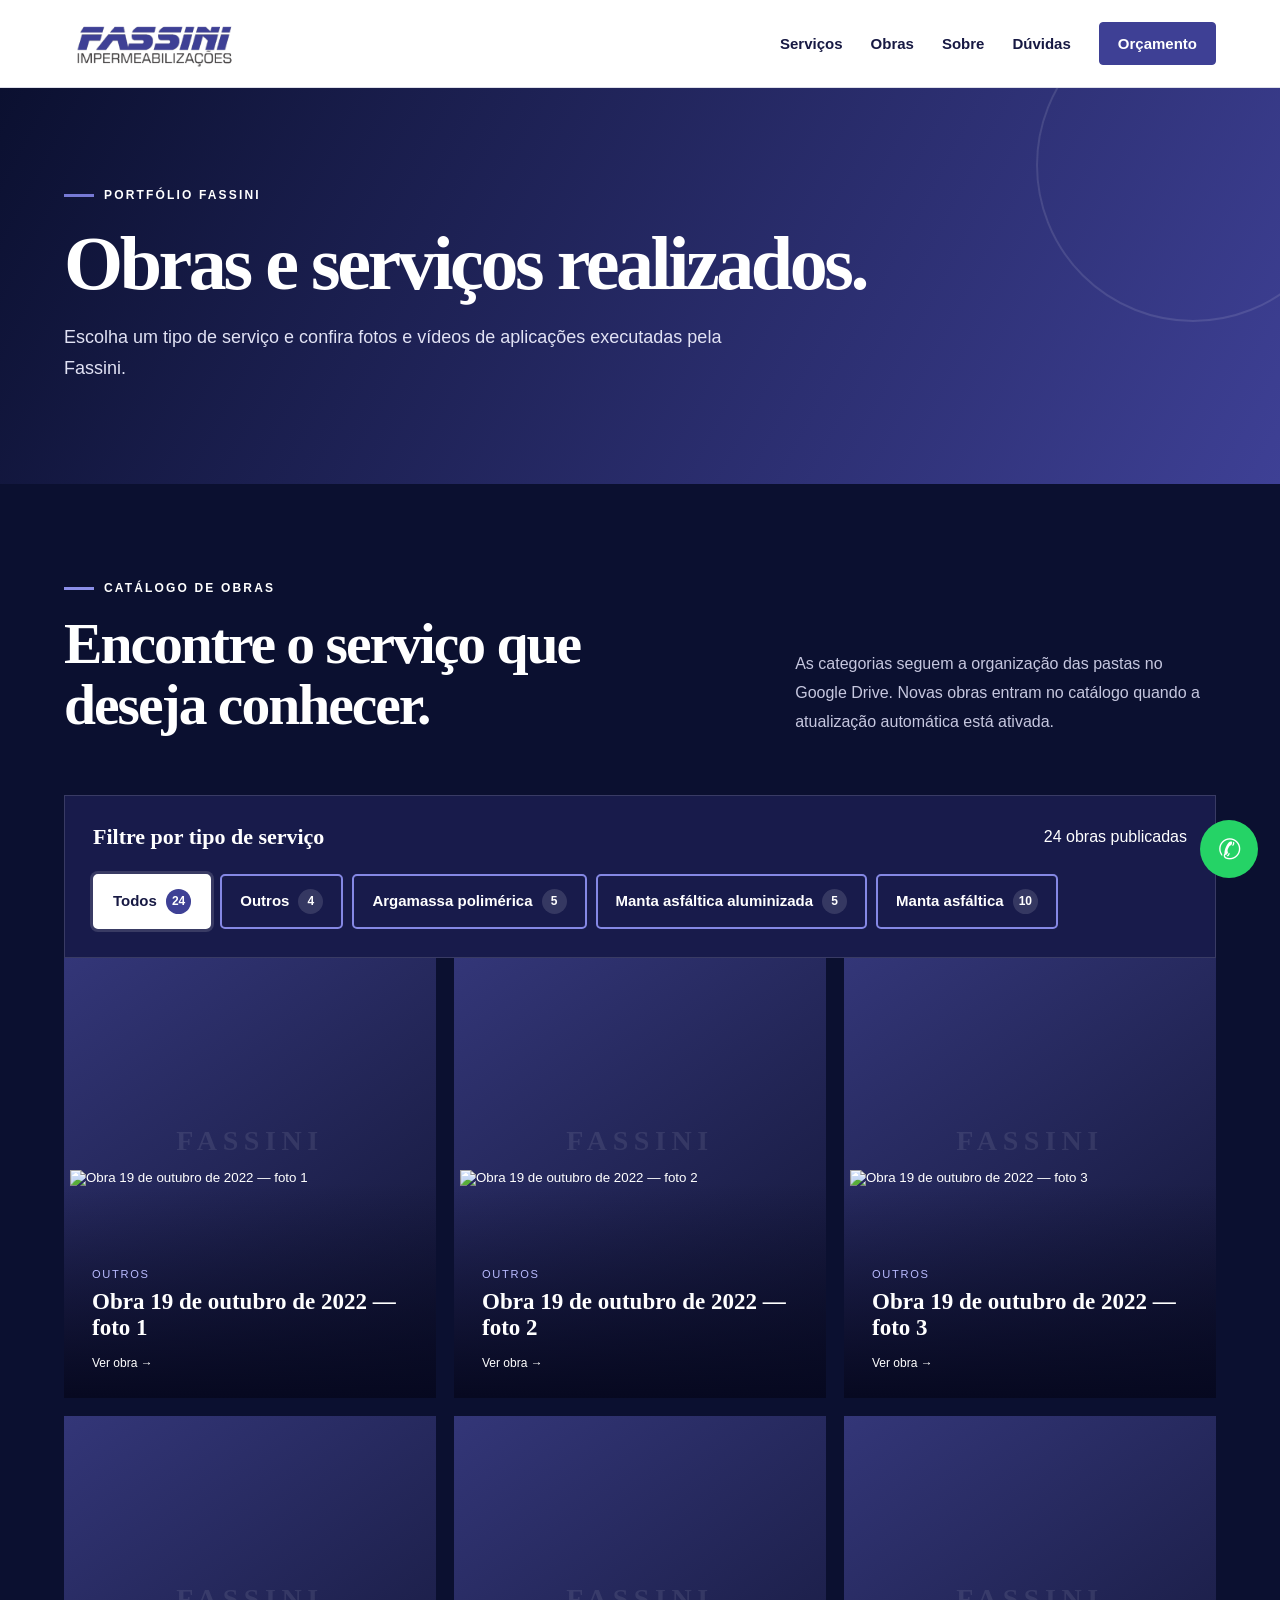
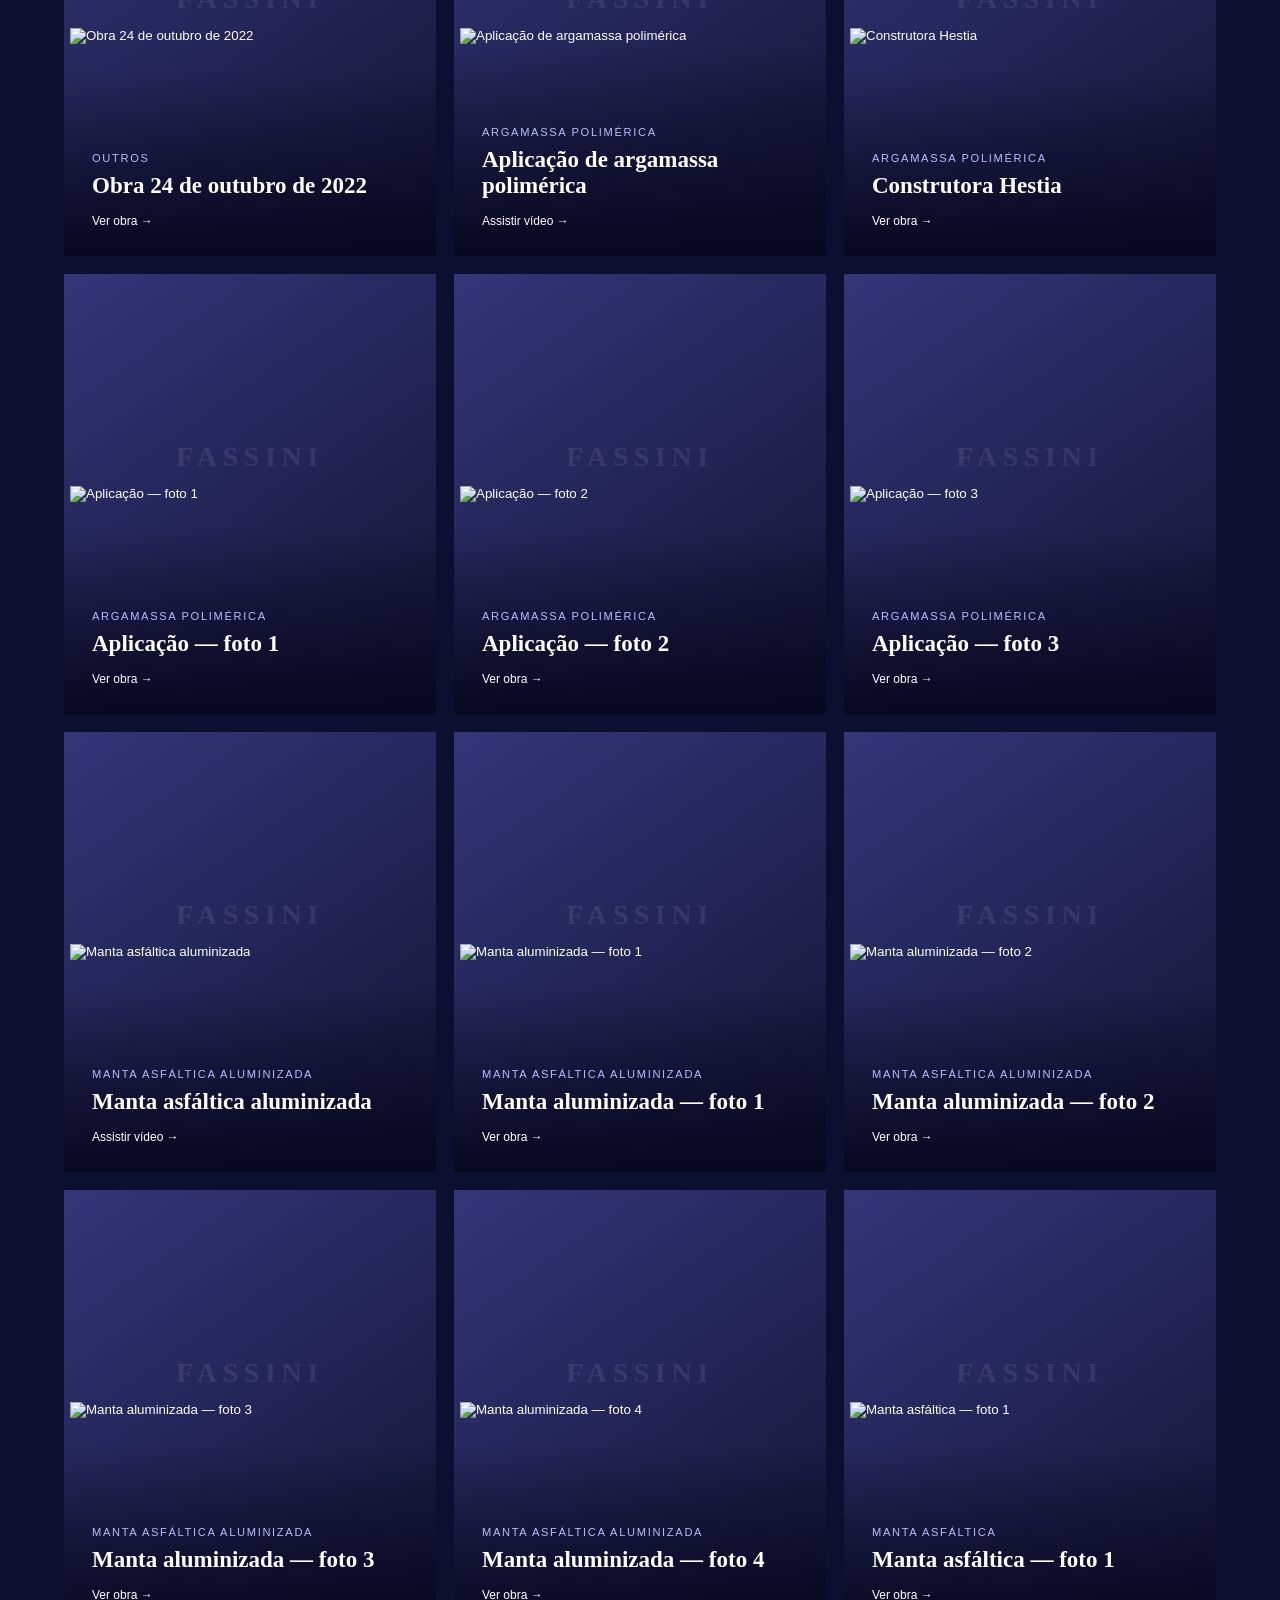
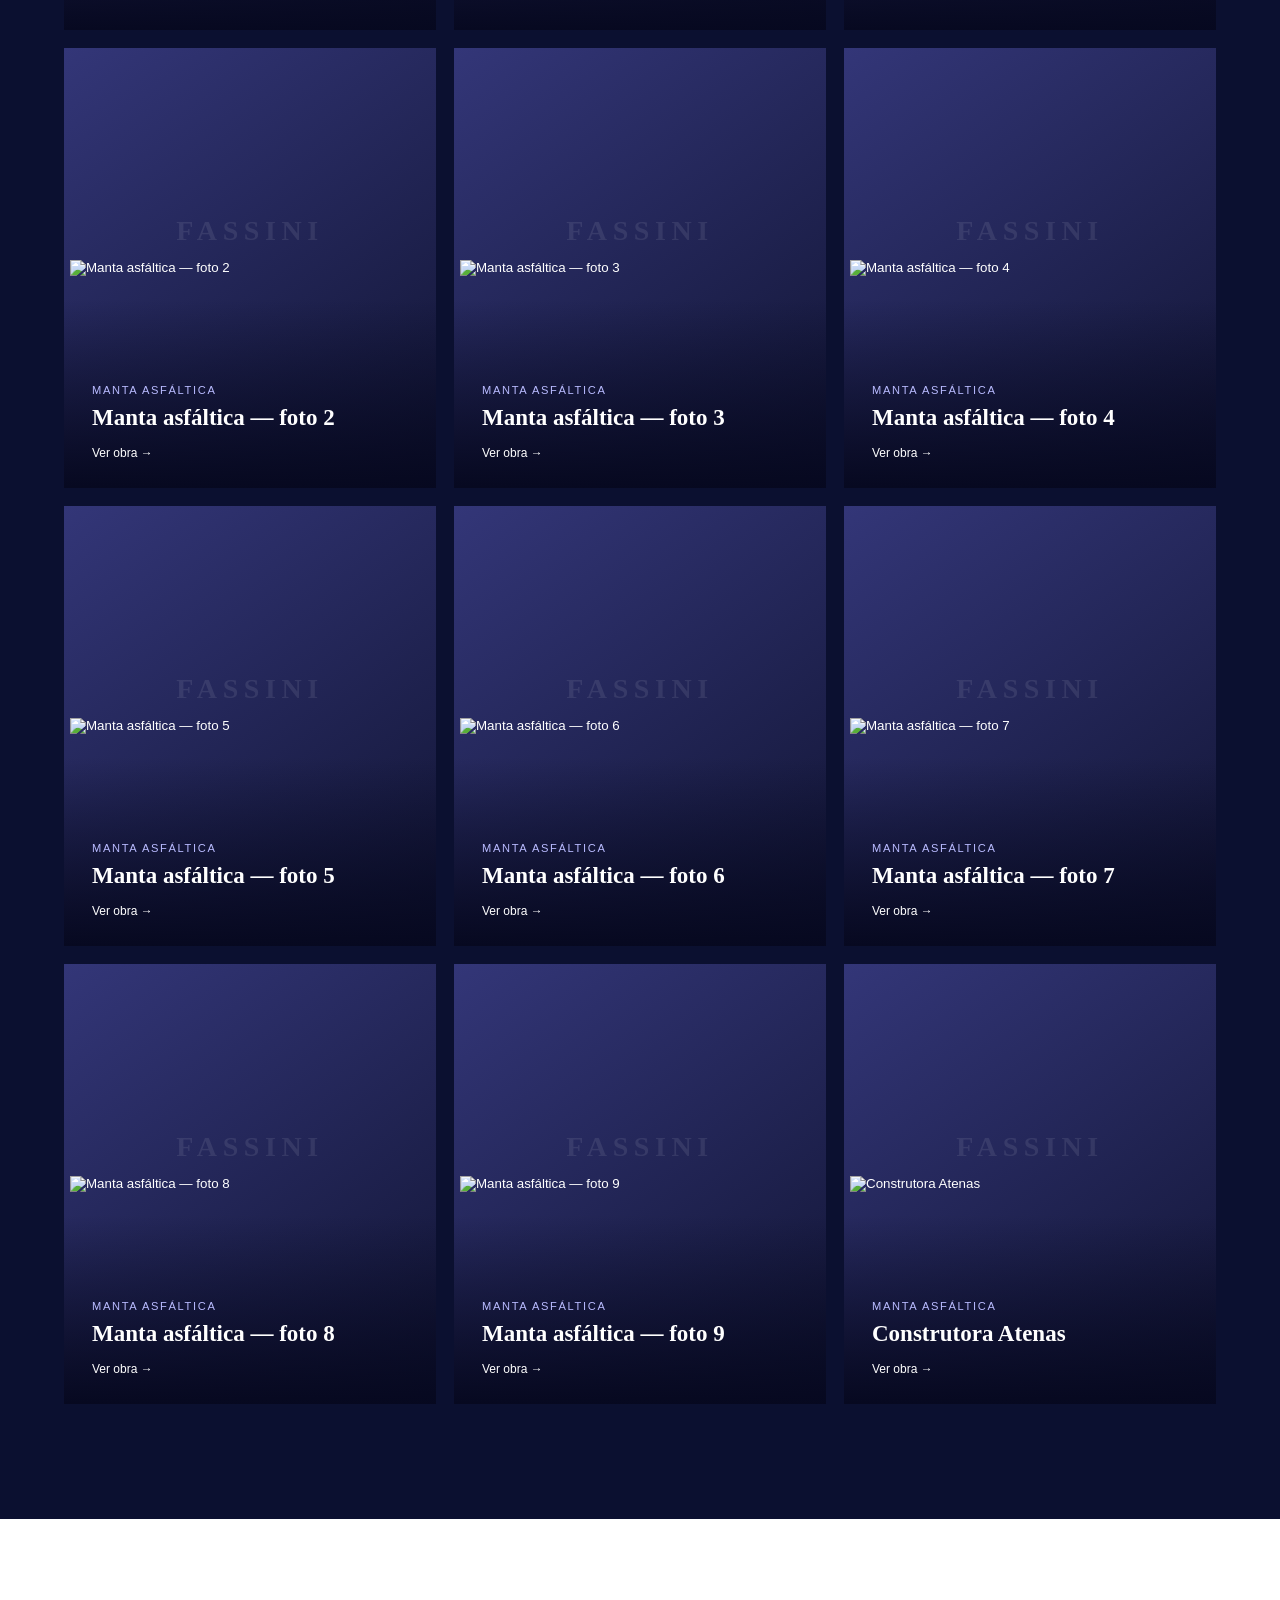
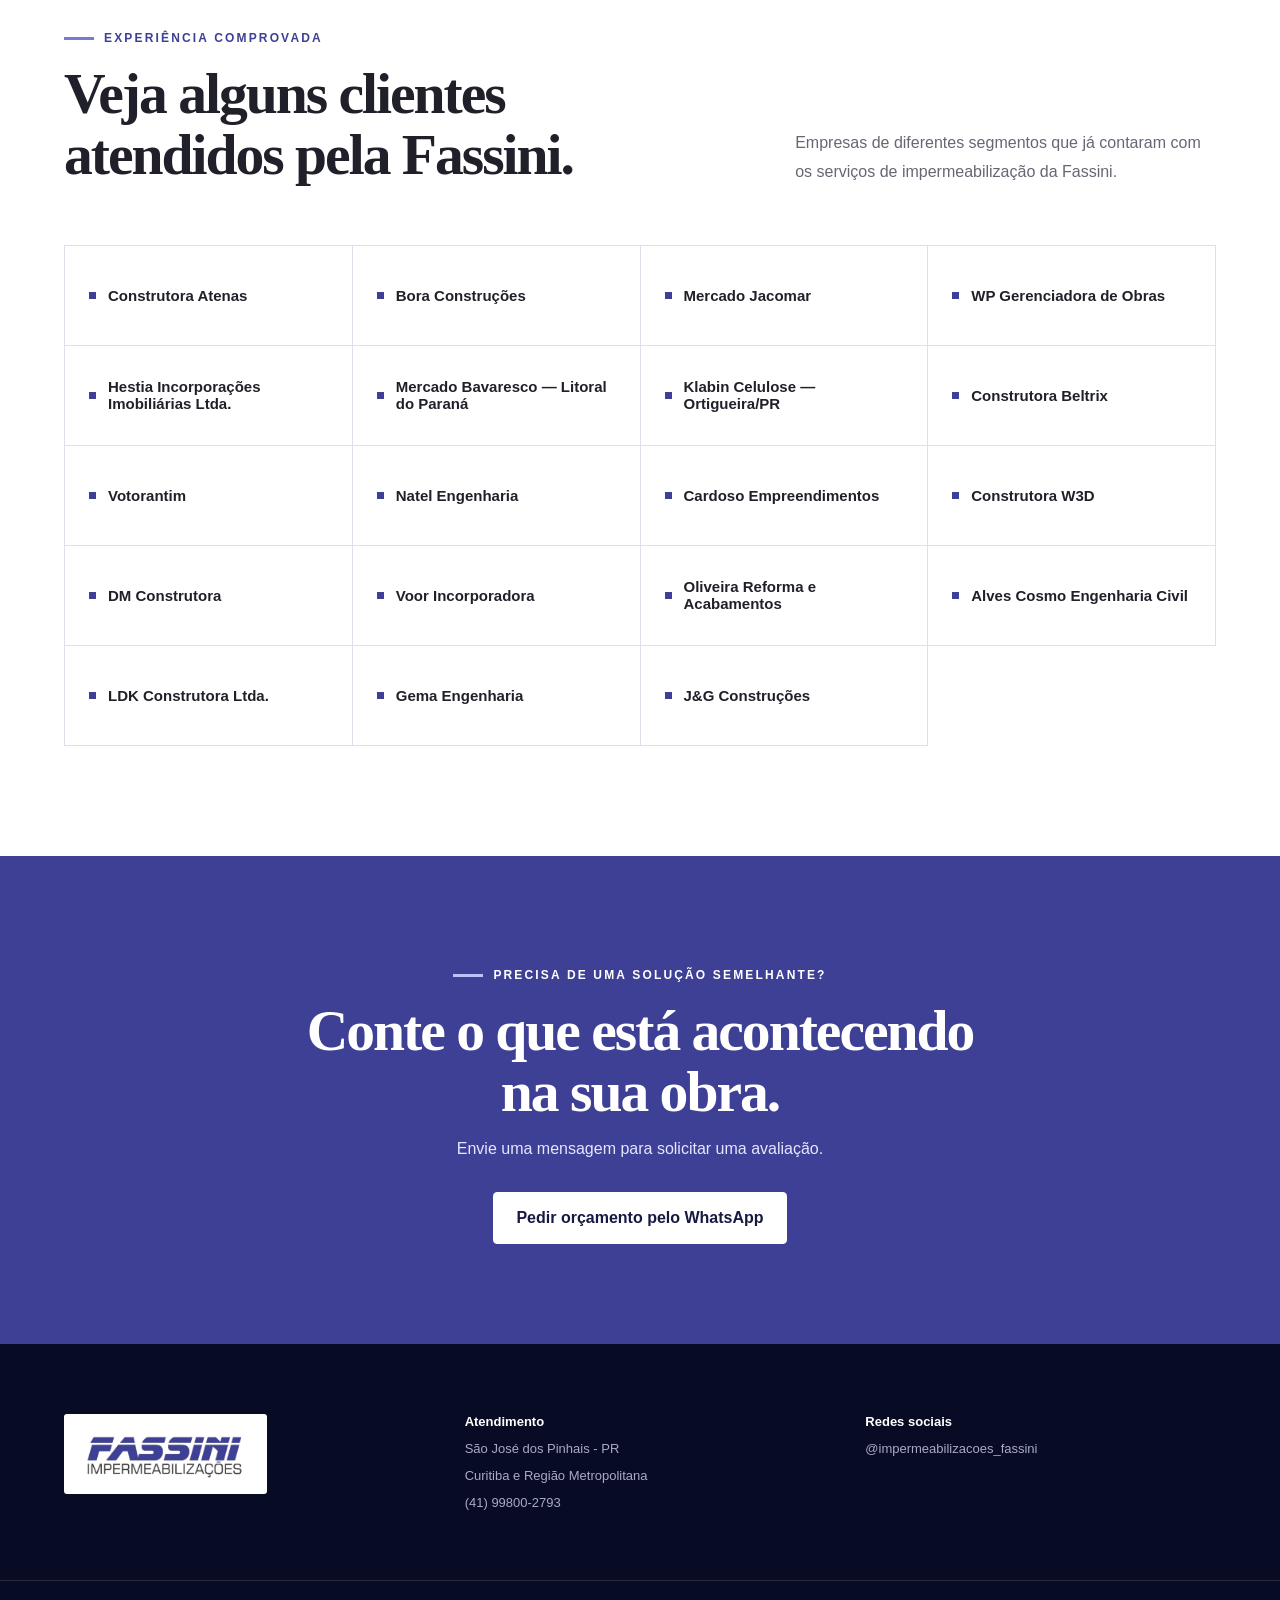
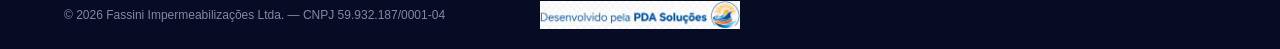
==== obras.html @ 8d34d872 "Site novo" ====
<!doctype html>
<html lang="pt-BR">
<head>
  <meta charset="UTF-8">
  <meta name="viewport" content="width=device-width, initial-scale=1">
  <title>Obras Realizadas | Fassini Impermeabilizações</title>
  <meta name="description" content="Confira fotos e vídeos de obras de impermeabilização realizadas pela Fassini em lajes, muros, coberturas e outras estruturas.">
  <link rel="icon" href="assets/images/logo-fassini.png" type="image/png">
  <link rel="stylesheet" href="style.css">
</head>
<body class="works-page">
  <header>
    <a class="logo" href="index.html#inicio" aria-label="Fassini Impermeabilizações — início">
      <img class="logo-image" src="assets/images/logo-fassini.png" alt="Fassini Impermeabilizações">
    </a>
    <nav aria-label="Navegação principal">
      <a href="index.html#servicos">Serviços</a>
      <a href="obras.html" aria-current="page">Obras</a>
      <a href="index.html#sobre">Sobre</a>
      <a href="index.html#duvidas">Dúvidas</a>
      <a class="btn small" data-whatsapp>Orçamento</a>
    </nav>
    <button id="menu" type="button" aria-label="Abrir menu" aria-expanded="false">☰</button>
  </header>

  <main>
    <section class="works-hero">
      <div class="wrap">
        <p class="kicker">Portfólio Fassini</p>
        <h1>Obras e serviços realizados.</h1>
        <p>Escolha um tipo de serviço e confira fotos e vídeos de aplicações executadas pela Fassini.</p>
      </div>
    </section>

    <section class="catalog catalog-page" id="catalogo">
      <div class="catalog-head wrap">
        <div>
          <p class="kicker">Catálogo de obras</p>
          <h2>Encontre o serviço que deseja conhecer.</h2>
        </div>
        <p>As categorias seguem a organização das pastas no Google Drive. Novas obras entram no catálogo quando a atualização automática está ativada.</p>
      </div>

      <div class="filter-panel wrap" aria-labelledby="filter-title">
        <div class="filter-panel-heading">
          <strong id="filter-title">Filtre por tipo de serviço</strong>
          <span id="catalog-status" role="status" aria-live="polite">Carregando obras...</span>
        </div>
        <div class="filters filters-prominent" id="catalog-filters"></div>
      </div>

      <div class="gallery wrap" id="gallery"></div>
    </section>

    <section class="clients-section wrap" aria-labelledby="clients-title">
      <div class="clients-heading">
        <div><p class="kicker dark">Experiência comprovada</p><h2 id="clients-title">Veja alguns clientes atendidos pela Fassini.</h2></div>
        <p>Empresas de diferentes segmentos que já contaram com os serviços de impermeabilização da Fassini.</p>
      </div>
      <div class="clients-grid">
        <span>Construtora Atenas</span>
        <span>Bora Construções</span>
        <span>Mercado Jacomar</span>
        <span>WP Gerenciadora de Obras</span>
        <span>Hestia Incorporações Imobiliárias Ltda.</span>
        <span>Mercado Bavaresco — Litoral do Paraná</span>
        <span>Klabin Celulose — Ortigueira/PR</span>
        <span>Construtora Beltrix</span>
        <span>Votorantim</span>
        <span>Natel Engenharia</span>
        <span>Cardoso Empreendimentos</span>
        <span>Construtora W3D</span>
        <span>DM Construtora</span>
        <span>Voor Incorporadora</span>
        <span>Oliveira Reforma e Acabamentos</span>
        <span>Alves Cosmo Engenharia Civil</span>
        <span>LDK Construtora Ltda.</span>
        <span>Gema Engenharia</span>
        <span>J&amp;G Construções</span>
      </div>
    </section>

    <section class="cta">
      <p class="kicker">Precisa de uma solução semelhante?</p>
      <h2>Conte o que está acontecendo<br>na sua obra.</h2>
      <p>Envie uma mensagem para solicitar uma avaliação.</p>
      <a class="btn lightbtn" data-whatsapp>Pedir orçamento pelo WhatsApp</a>
    </section>
  </main>

  <footer>
    <div class="foot wrap">
      <a class="logo footer-logo" href="index.html#inicio" aria-label="Fassini Impermeabilizações — início">
        <img class="logo-image" src="assets/images/logo-fassini.png" alt="Fassini Impermeabilizações">
      </a>
      <div><strong>Atendimento</strong><span>São José dos Pinhais - PR</span><span>Curitiba e Região Metropolitana</span><a data-whatsapp>(41) 99800-2793</a></div>
      <div><strong>Redes sociais</strong><a href="https://www.instagram.com/impermeabilizacoes_fassini/" target="_blank" rel="noopener">@impermeabilizacoes_fassini</a></div>
    </div>
    <div class="copyright">© 2026 Fassini Impermeabilizações Ltda. — CNPJ 59.932.187/0001-04 <a class="pda-credit" href="https://pdasolucoe.com.br/" target="_blank" rel="noopener"><img src="assets/pda/ass-pda.png" alt="PDA Soluções"></a></div>
  </footer>

  <a class="float" data-whatsapp aria-label="WhatsApp">✆</a>
  <div class="modal" id="modal" role="dialog" aria-modal="true" aria-label="Detalhes da obra">
    <button id="close" type="button" aria-label="Fechar">×</button>
    <div id="modal-content"></div>
  </div>
  <script src="script.js"></script>
</body>
</html>
---- style.css ----
:root {
  --brand: #3e4095;
  --brand-dark: #171943;
  --brand-deep: #0b1030;
  --brand-light: #7679d5;
  --ink: #20202a;
  --gray: #4b4849;
  --muted: #666775;
  --surface: #f6f7fb;
  --white: #fff;
  --line: #dedfea;
}

* { box-sizing: border-box; }
html { scroll-behavior: smooth; scroll-padding-top: 88px; }
body { margin: 0; background: #fff; color: var(--ink); font-family: Arial, Helvetica, sans-serif; }
a { color: inherit; cursor: pointer; text-decoration: none; }
.wrap { width: min(1170px, 90%); margin: auto; }

header {
  align-items: center;
  background: #fff;
  border-bottom: 1px solid var(--line);
  display: flex;
  height: 88px;
  justify-content: space-between;
  padding: 0 5%;
  position: sticky;
  top: 0;
  width: 100%;
  z-index: 20;
}

.logo { align-items: center; display: flex; }
.logo-image { display: block; height: 68px; object-fit: contain; width: auto; }
nav { align-items: center; color: var(--brand-dark); display: flex; font-size: 15px; gap: 28px; }
nav > a:not(.btn) { font-weight: 700; }
nav > a:not(.btn):hover { color: var(--brand); }
#menu { background: none; border: 0; color: var(--brand); display: none; font-size: 28px; }

.btn {
  align-items: center;
  background: var(--brand);
  border: 1px solid var(--brand);
  border-radius: 4px;
  color: #fff;
  display: inline-flex;
  font-weight: 800;
  justify-content: center;
  padding: 16px 22px;
  transition: background .2s ease, border-color .2s ease, transform .2s ease;
}
.btn:hover { background: #30327d; border-color: #30327d; transform: translateY(-1px); }
.btn.small { padding: 12px 18px; }

.hero {
  align-items: center;
  background: linear-gradient(118deg, var(--brand-deep) 0%, #24265f 55%, var(--brand) 100%);
  color: white;
  display: flex;
  min-height: 690px;
  overflow: hidden;
  position: relative;
}
.hero::before {
  border: 2px solid rgba(255,255,255,.12);
  border-radius: 50%;
  content: "";
  height: 420px;
  position: absolute;
  right: -90px;
  top: 120px;
  width: 420px;
}
.hero::after {
  background: linear-gradient(135deg, transparent 58%, rgba(255,255,255,.06) 58%);
  content: "";
  inset: 0;
  position: absolute;
}
.hero-copy { margin: 0 auto; width: min(1170px, 90%); z-index: 2; }
.kicker { font-size: 12px; font-weight: 800; letter-spacing: .18em; text-transform: uppercase; }
.kicker::before { background: var(--brand-light); content: ""; display: inline-block; height: 3px; margin-right: 10px; vertical-align: middle; width: 30px; }
.kicker.dark { color: var(--brand); }
h1 { font: 700 clamp(48px, 6vw, 82px)/.98 Georgia, serif; letter-spacing: -.045em; margin: 24px 0; max-width: 900px; }
h1 em { color: #aeb1ff; }
.hero-copy > p:not(.kicker) { color: #e2e3f4; font-size: 18px; line-height: 1.7; max-width: 690px; }
.actions { align-items: center; display: flex; gap: 30px; margin-top: 34px; }
.actions .btn { background: #fff; border-color: #fff; color: var(--brand-dark); }
.actions .btn:hover { background: #eff0ff; border-color: #eff0ff; }
.actions > a:last-child { font-weight: bold; }
.proof { border-top: 1px solid rgba(255,255,255,.25); display: flex; font-size: 14px; gap: 35px; margin-top: 55px; padding-top: 24px; width: fit-content; }

.intro { align-items: end; display: grid; gap: 100px; grid-template-columns: 1.1fr .9fr; padding: 100px 0; }
h2 { font: 700 clamp(37px, 4.5vw, 60px)/1.06 Georgia, serif; letter-spacing: -.035em; margin: 18px 0; }
.intro > p, .catalog-head > p, .about p, .faq > div > p { color: var(--muted); line-height: 1.8; }
.services { display: grid; grid-template-columns: repeat(3, 1fr); margin-bottom: 110px; }
.service-card { background: white; border: 1px solid var(--line); display: flex; flex-direction: column; margin: -1px 0 0 -1px; min-height: 310px; padding: 38px; position: relative; transition: border-color .2s ease, box-shadow .2s ease, transform .2s ease; }
.service-card:hover { border-color: #b8b9d8; box-shadow: 0 16px 35px rgba(30,31,78,.08); transform: translateY(-2px); z-index: 1; }
.services i { color: var(--brand); font-size: 12px; font-style: normal; font-weight: 800; }
.services h3 { font: 700 24px Georgia, serif; margin: 32px 0 14px; }
.services p { color: var(--muted); line-height: 1.65; }
.service-card > span { color: var(--brand); font-size: 14px; font-weight: 800; margin-top: auto; padding-top: 18px; }

.works-preview { margin-bottom: 110px; }
.works-preview-card { background: var(--brand); color: white; display: grid; grid-template-columns: 1.05fr .95fr; min-height: 460px; overflow: hidden; }
.works-preview-image { min-height: 460px; overflow: hidden; }
.works-preview-image img { height: 100%; object-fit: cover; transition: transform .4s ease; width: 100%; }
.works-preview-card:hover .works-preview-image img { transform: scale(1.035); }
.works-preview-copy { align-self: center; padding: 60px; }
.works-preview-copy .kicker::before { background: #bfc1ff; }
.works-preview-copy h2 { font-size: clamp(38px, 4vw, 56px); }
.works-preview-copy > p:not(.kicker) { color: #e6e7ff; font-size: 17px; line-height: 1.7; }
.works-preview-copy .btn { margin-top: 18px; }

.catalog { background: var(--brand-deep); color: white; padding: 100px 0 115px; }
.catalog-head { align-items: end; display: grid; gap: 100px; grid-template-columns: 1.2fr .8fr; }
.catalog-head > p { color: #c6c7df; }
.catalog .kicker::before { background: #8c8fe9; }
.catalog-status { color: #c6c7df; font-size: 14px; margin-top: 28px; }
.filters { display: flex; gap: 9px; margin: 20px auto 35px; overflow: auto; padding-bottom: 3px; }
.filters button { background: transparent; border: 1px solid rgba(255,255,255,.28); border-radius: 30px; color: white; padding: 11px 17px; white-space: nowrap; }
.filters button.active { background: #fff; border-color: #fff; color: var(--brand-dark); font-weight: bold; }
.filters button b { align-items: center; background: rgba(255,255,255,.13); border-radius: 50%; display: inline-flex; font-size: 12px; height: 25px; justify-content: center; margin-left: 9px; min-width: 25px; padding: 0 6px; }
.filters button.active b { background: var(--brand); color: #fff; }
.gallery { display: grid; gap: 18px; grid-template-columns: repeat(3, 1fr); }
.project { background: linear-gradient(145deg, #333678, #111433); border: 0; color: white; cursor: pointer; height: 440px; overflow: hidden; position: relative; text-align: left; }
.project::before { color: rgba(255,255,255,.09); content: "FASSINI"; font: bold 28px Georgia, serif; inset: 38% auto auto 50%; letter-spacing: .2em; position: absolute; transform: translateX(-50%); }
.project img { height: 100%; object-fit: cover; transition: transform .35s ease; width: 100%; }
.project:hover img { transform: scale(1.035); }
.project > span { background: linear-gradient(transparent, rgba(6,8,31,.97)); display: flex; flex-direction: column; inset: auto 0 0; padding: 85px 28px 28px; position: absolute; }
.project small { color: #b9bbff; letter-spacing: .15em; text-transform: uppercase; }
.project strong { font: 700 23px Georgia, serif; margin: 9px 0 15px; }
.project i { font-size: 12px; font-style: normal; }

.about { align-items: center; display: grid; gap: 100px; grid-template-columns: 1fr 1fr; padding: 100px 0; }
.about-photo { background: #ebecf6; height: 600px; position: relative; }
.about-photo img { height: 100%; object-fit: cover; position: relative; width: 100%; }
.about-photo > span { background: var(--brand); bottom: 35px; color: white; font: 700 24px Georgia, serif; padding: 22px; position: absolute; right: -25px; }
.about-photo small { display: block; font: 12px Arial, sans-serif; margin-top: 6px; }
.about ul { line-height: 2; list-style: none; padding: 10px 0; }
.darkbtn { background: var(--brand); color: white; }

.faq { border-top: 1px solid var(--line); display: grid; gap: 110px; grid-template-columns: .85fr 1.15fr; padding: 100px 0; }
details { border-bottom: 1px solid var(--line); padding: 23px 0; }
summary { cursor: pointer; display: flex; font: 700 19px Georgia, serif; gap: 20px; justify-content: space-between; list-style: none; }
summary b { color: var(--brand); }
details p { color: var(--muted); line-height: 1.7; }

.cta { background: var(--brand); color: white; padding: 100px 20px; text-align: center; }
.cta .kicker::before { background: #bfc1ff; }
.cta p:not(.kicker) { color: #e5e6ff; }
.lightbtn { background: white; border-color: white; color: var(--brand-dark); margin-top: 18px; }

footer { background: #080b24; color: white; }
.foot { display: grid; gap: 50px; grid-template-columns: 1fr 1fr 1fr; padding: 70px 0; }
.footer-logo { align-self: start; background: #fff; border-radius: 3px; padding: 6px 10px; width: fit-content; }
.foot > div { color: #a9abc5; display: flex; flex-direction: column; font-size: 13px; gap: 12px; }
.foot strong { color: white; }
.copyright { align-items: center; border-top: 1px solid rgba(255,255,255,.12); color: #8587a4; display: grid; font-size: 12px; grid-template-columns: 1fr auto 1fr; padding: 20px 5%; }
.pda-credit { display: block; grid-column: 2; }
.pda-credit img { display: block; height: 28px; object-fit: contain; width: auto; }

.float { background: #25d366; border-radius: 50%; bottom: 22px; color: white; display: grid; font-size: 28px; height: 58px; place-items: center; position: fixed; right: 22px; width: 58px; z-index: 15; }
.modal { background: rgba(4,5,20,.94); display: none; inset: 0; padding: 25px; place-items: center; position: fixed; z-index: 50; }
.modal.show { display: grid; }
.modal > button { background: none; border: 0; color: white; font-size: 40px; position: absolute; right: 25px; top: 18px; }
#modal-content { background: white; color: var(--ink); display: grid; grid-template-columns: 1.25fr .75fr; max-height: 90vh; overflow: auto; width: min(960px, 94vw); }
#modal-content > img, #modal-content > video, #modal-content > iframe { background: #080b24; border: 0; height: 620px; object-fit: contain; width: 100%; }
#modal-content > div { padding: 40px; }
#modal-content h3 { font: 700 32px Georgia, serif; }
#modal-content p { color: var(--muted); line-height: 1.7; }

.works-hero { background: linear-gradient(118deg, var(--brand-deep), var(--brand)); color: white; padding: 88px 0 82px; position: relative; overflow: hidden; }
.works-hero::after { border: 2px solid rgba(255,255,255,.11); border-radius: 50%; content: ""; height: 310px; position: absolute; right: -70px; top: -80px; width: 310px; }
.works-hero .wrap { position: relative; z-index: 1; }
.works-hero h1 { font-size: clamp(48px, 6vw, 76px); margin-bottom: 22px; }
.works-hero p:not(.kicker) { color: #e1e2f4; font-size: 18px; line-height: 1.7; max-width: 700px; }
.catalog-page { padding-top: 85px; }
.filter-panel { background: #181b4b; border: 1px solid rgba(255,255,255,.14); margin-top: 42px; padding: 28px; }
.filter-panel-heading { align-items: center; display: flex; gap: 24px; justify-content: space-between; }
.filter-panel-heading strong { font: 700 22px Georgia, serif; }
.filter-panel-heading .catalog-status { margin: 0; }
.filters-prominent { flex-wrap: wrap; margin: 24px 0 0; overflow: visible; padding: 0; width: 100%; }
.filters-prominent button { border: 2px solid #8588e5; border-radius: 5px; font-size: 15px; font-weight: 700; min-height: 52px; padding: 13px 18px; }
.filters-prominent button:hover { background: rgba(255,255,255,.08); border-color: #fff; }
.filters-prominent button.active { box-shadow: 0 0 0 3px rgba(255,255,255,.14); }

.clients-section { padding: 100px 0 110px; }
.clients-heading { align-items: end; display: grid; gap: 100px; grid-template-columns: 1.2fr .8fr; margin-bottom: 42px; }
.clients-heading > p { color: var(--muted); line-height: 1.8; }
.clients-grid { border-left: 1px solid var(--line); border-top: 1px solid var(--line); display: grid; grid-template-columns: repeat(4, 1fr); }
.clients-grid span { align-items: center; border-bottom: 1px solid var(--line); border-right: 1px solid var(--line); display: flex; font-size: 15px; font-weight: 700; min-height: 100px; padding: 24px; }
.clients-grid span::before { background: var(--brand); content: ""; height: 7px; margin-right: 12px; min-width: 7px; width: 7px; }

@media (max-width: 850px) {
  header { height: 76px; }
  .logo-image { height: 58px; }
  #menu { display: block; }
  nav { align-items: stretch; background: #fff; border-bottom: 1px solid var(--line); box-shadow: 0 14px 24px rgba(13,14,48,.12); display: none; flex-direction: column; left: 0; padding: 24px; position: absolute; right: 0; top: 76px; }
  nav.open { display: flex; }
  .hero { min-height: 720px; }
  .hero h1 { font-size: 48px; }
  .proof { flex-wrap: wrap; }
  .intro, .catalog-head, .about, .faq, .clients-heading { gap: 35px; grid-template-columns: 1fr; }
  .services, .gallery { grid-template-columns: 1fr 1fr; }
  .works-preview-card { grid-template-columns: 1fr; }
  .works-preview-image { min-height: 360px; }
  .works-preview-copy { padding: 45px; }
  .clients-grid { grid-template-columns: repeat(2, 1fr); }
  .about-photo { height: 500px; }
  .foot { grid-template-columns: 1fr 1fr; }
  #modal-content { grid-template-columns: 1fr; }
  #modal-content > img, #modal-content > video, #modal-content > iframe { height: 52vh; }
}

@media (max-width: 570px) {
  .hero h1 { font-size: 42px; }
  .actions { align-items: flex-start; flex-direction: column; }
  .proof { gap: 12px; }
  .intro, .about, .faq { padding: 75px 0; }
  .services, .gallery { grid-template-columns: 1fr; }
  .service-card { min-height: 280px; }
  .works-preview { margin-bottom: 75px; }
  .works-preview-image { min-height: 280px; }
  .works-preview-copy { padding: 32px 26px 38px; }
  .project { height: 420px; }
  .catalog { padding: 75px 0; }
  .catalog-page { padding-top: 65px; }
  .filter-panel { padding: 22px 18px; }
  .filter-panel-heading { align-items: flex-start; flex-direction: column; gap: 8px; }
  .filters-prominent { display: grid; grid-template-columns: 1fr; }
  .filters-prominent button { text-align: left; width: 100%; }
  .clients-section { padding: 75px 0; }
  .clients-grid { grid-template-columns: 1fr; }
  .clients-grid span { min-height: 82px; }
  .about-photo > span { right: -10px; }
  .foot { grid-template-columns: 1fr; }
  .copyright { gap: 12px; grid-template-columns: 1fr; justify-items: center; text-align: center; }
  .pda-credit { grid-column: 1; }
  #modal-content > div { padding: 25px; }
}
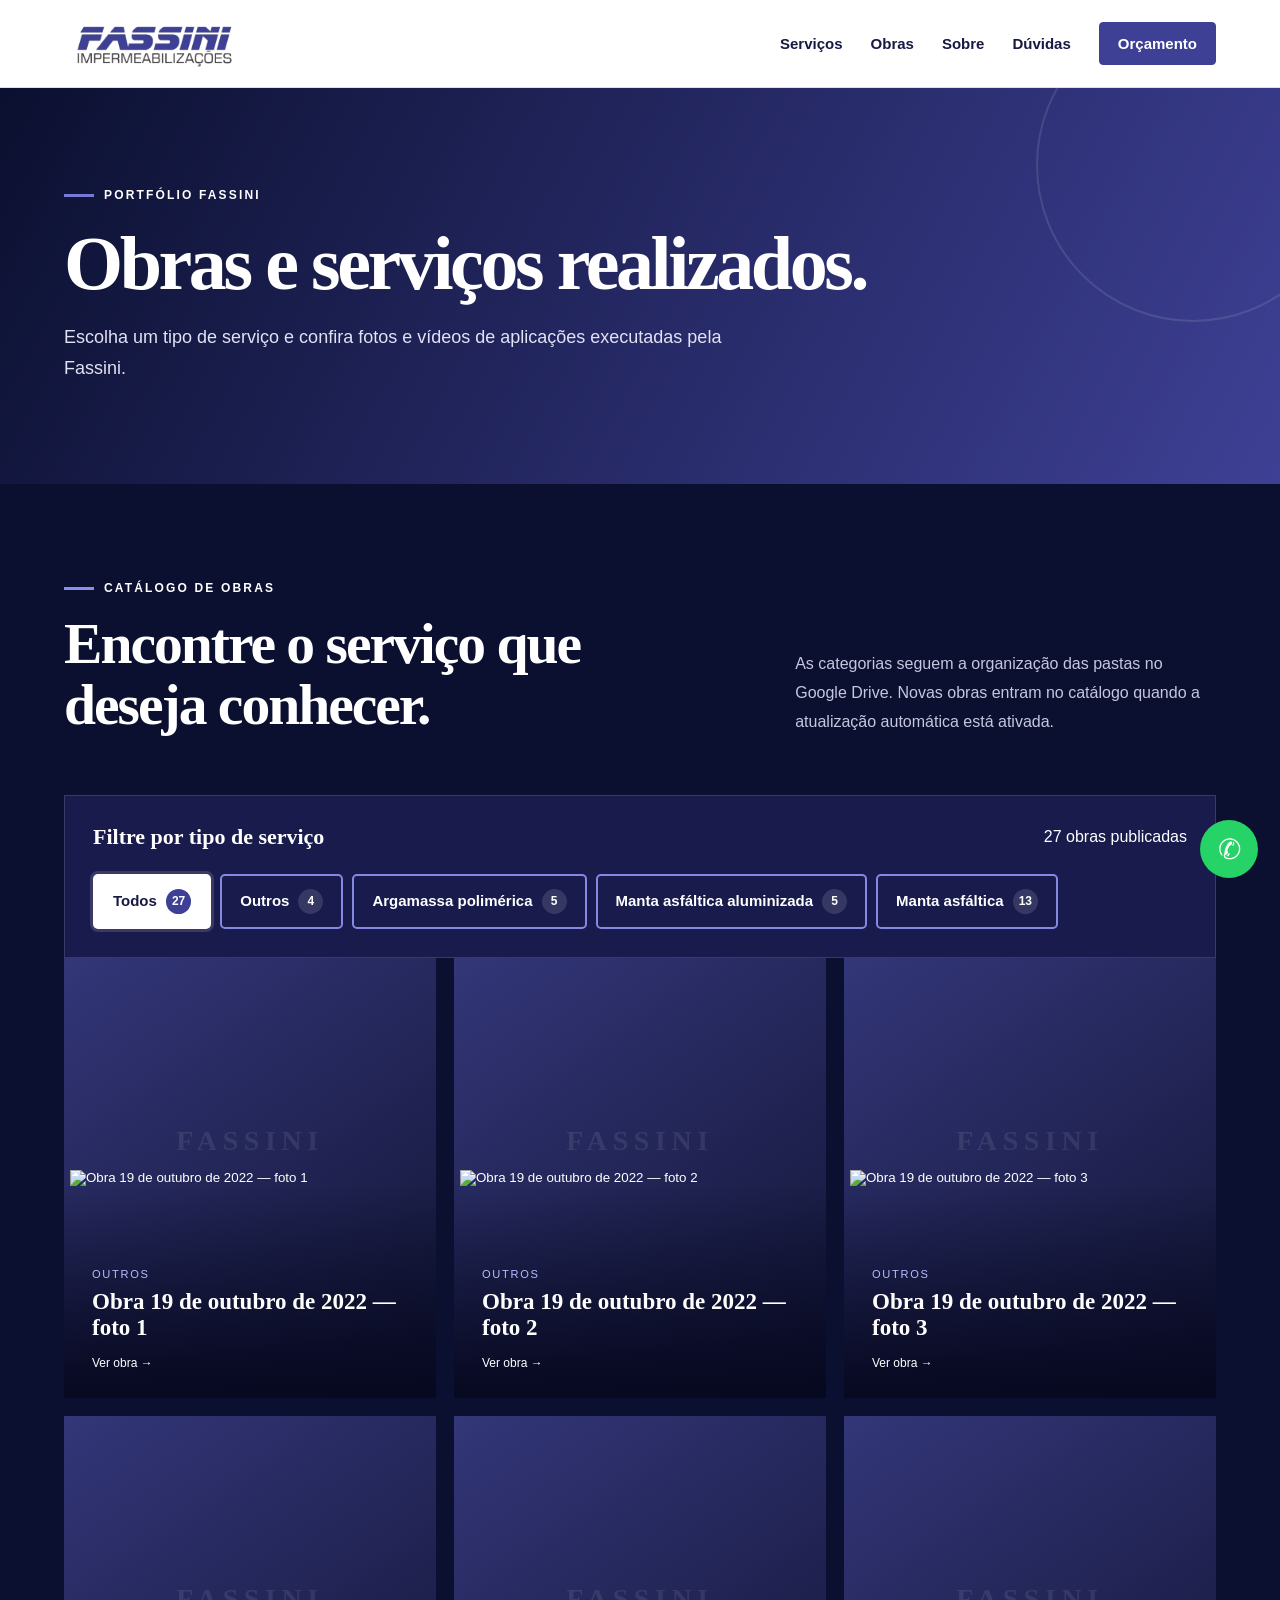
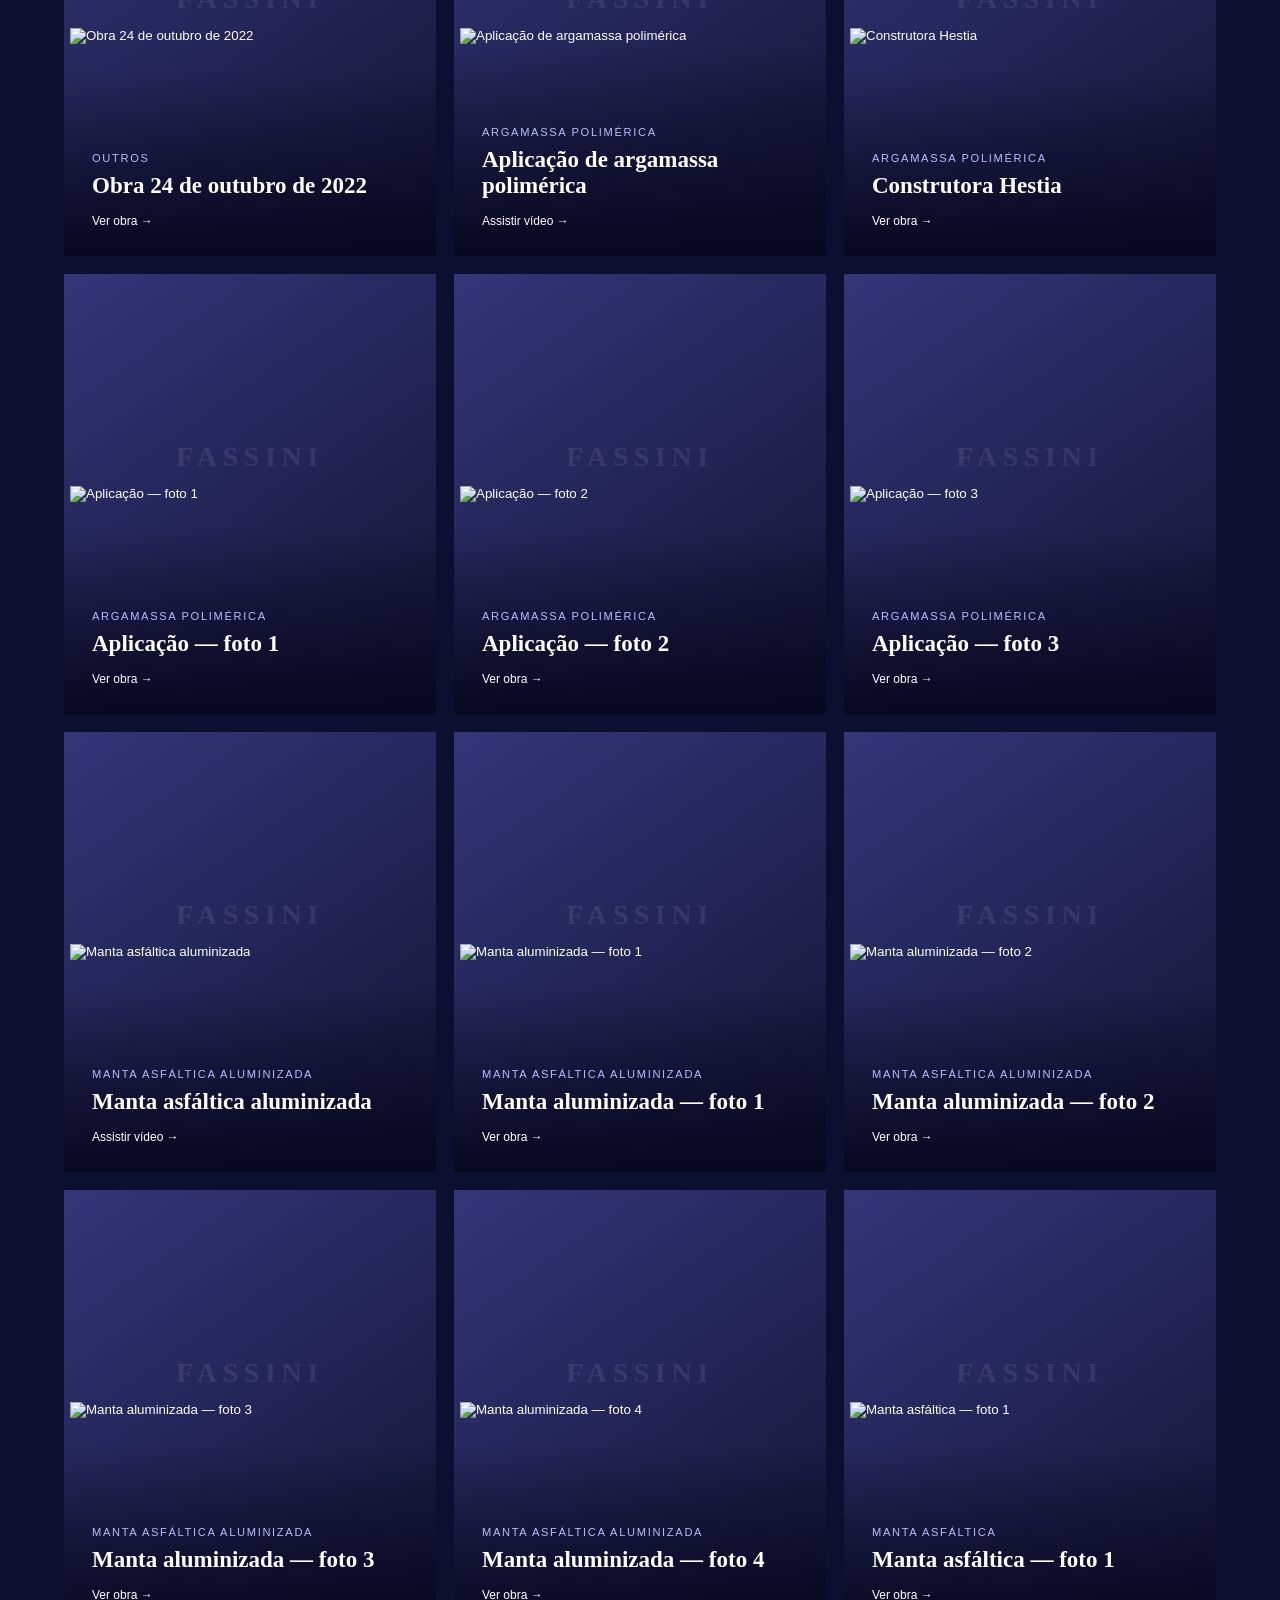
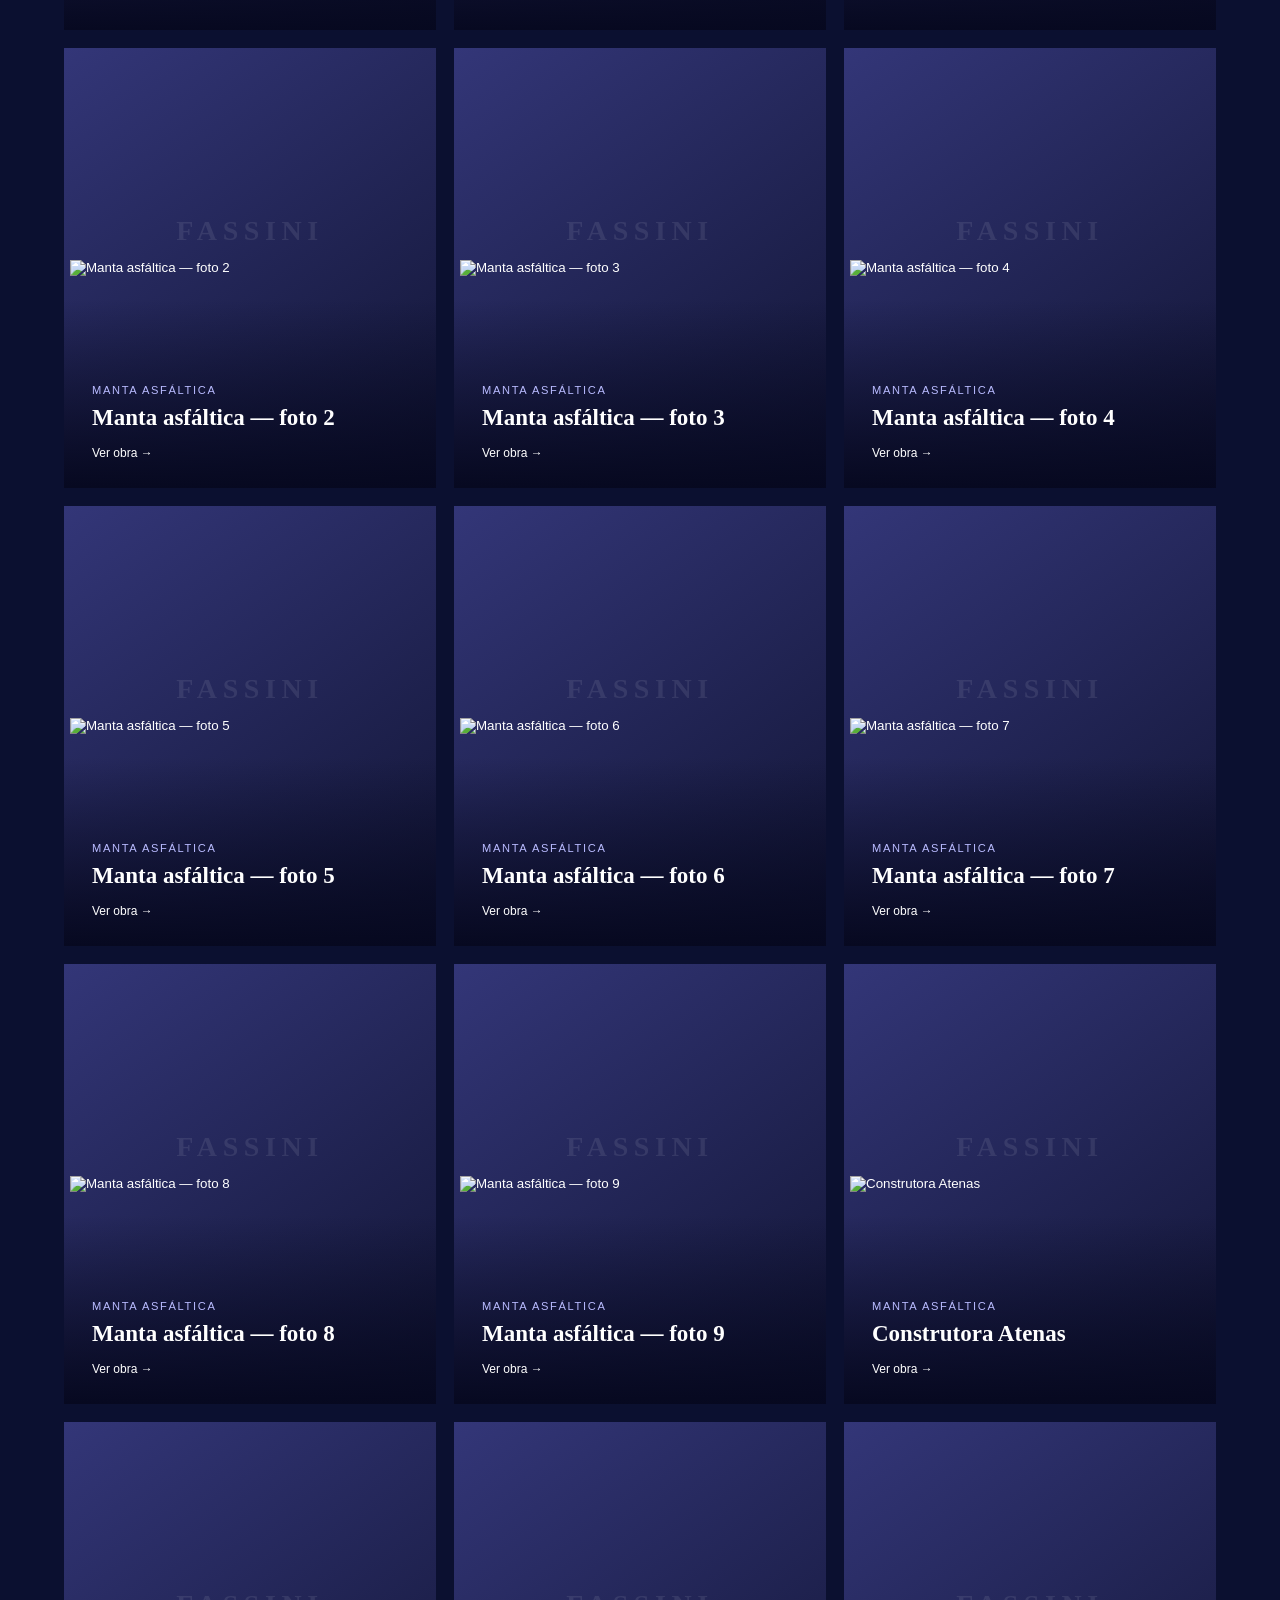
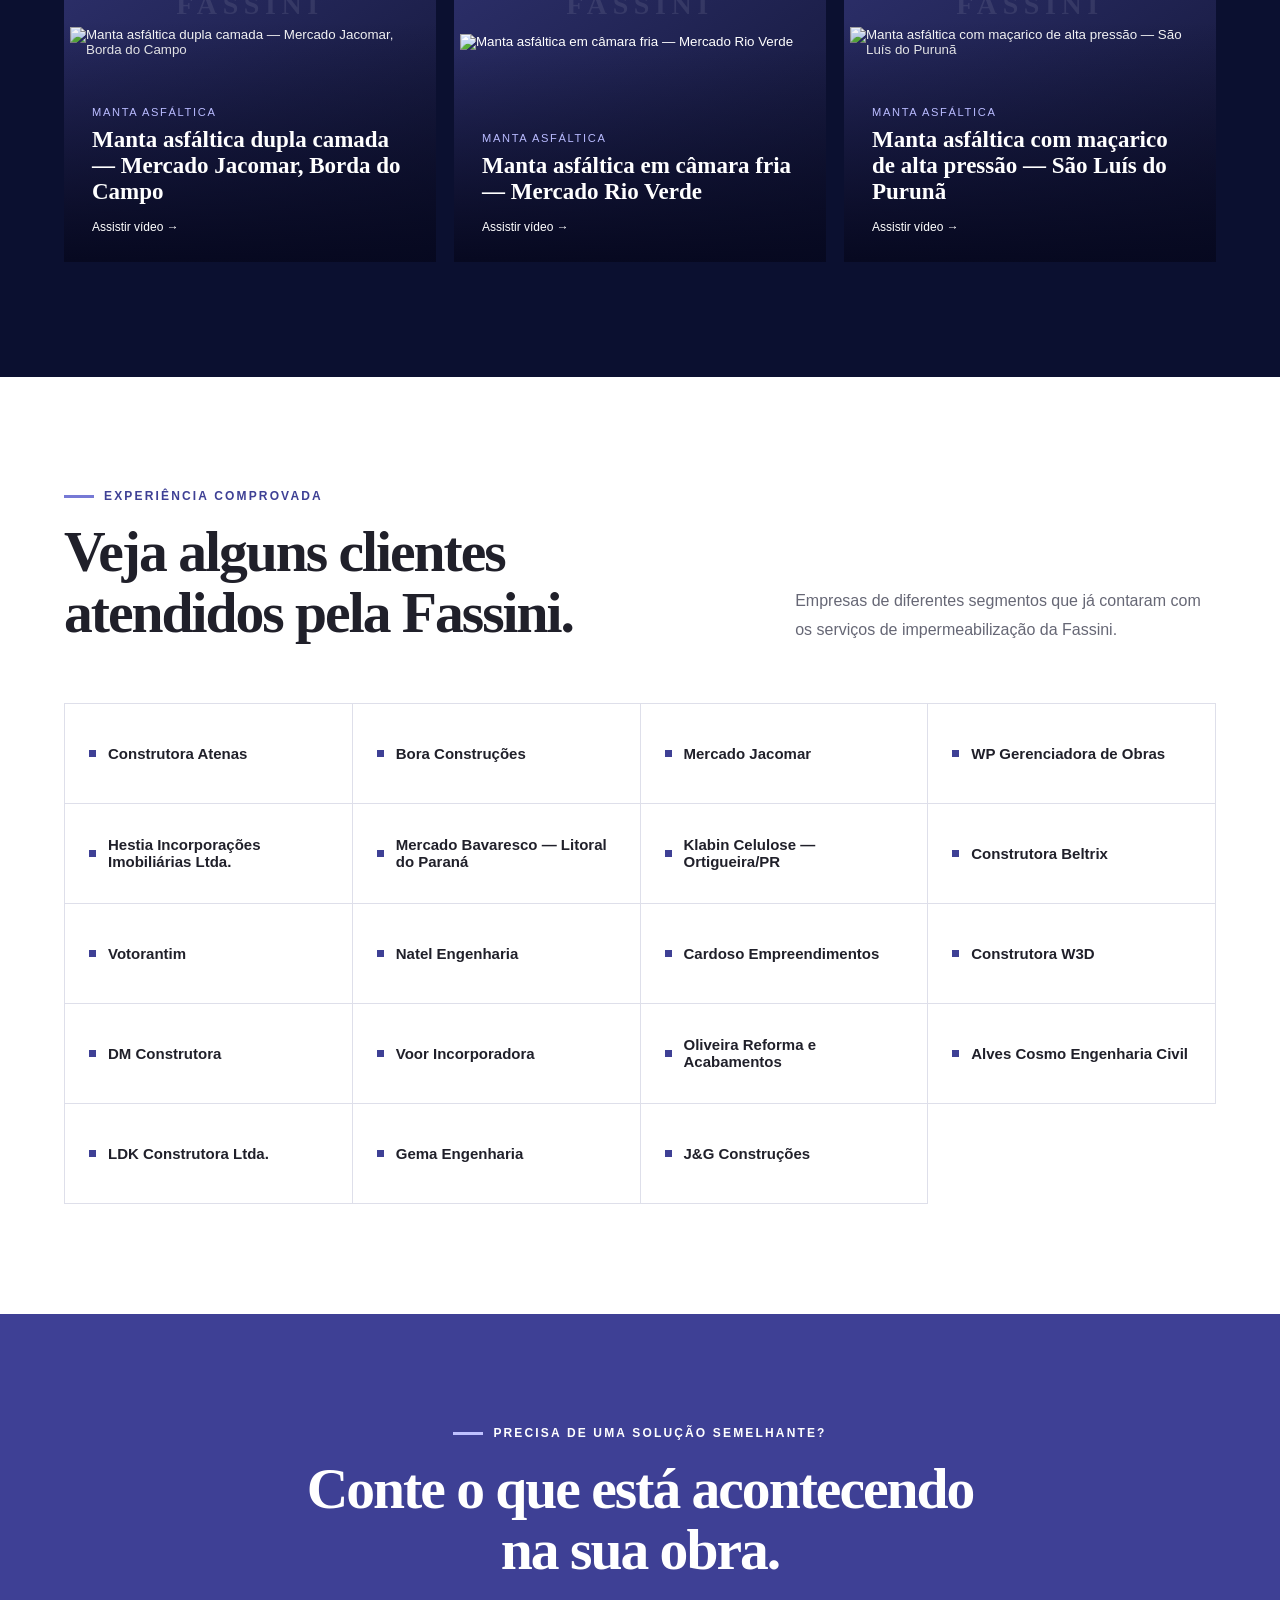
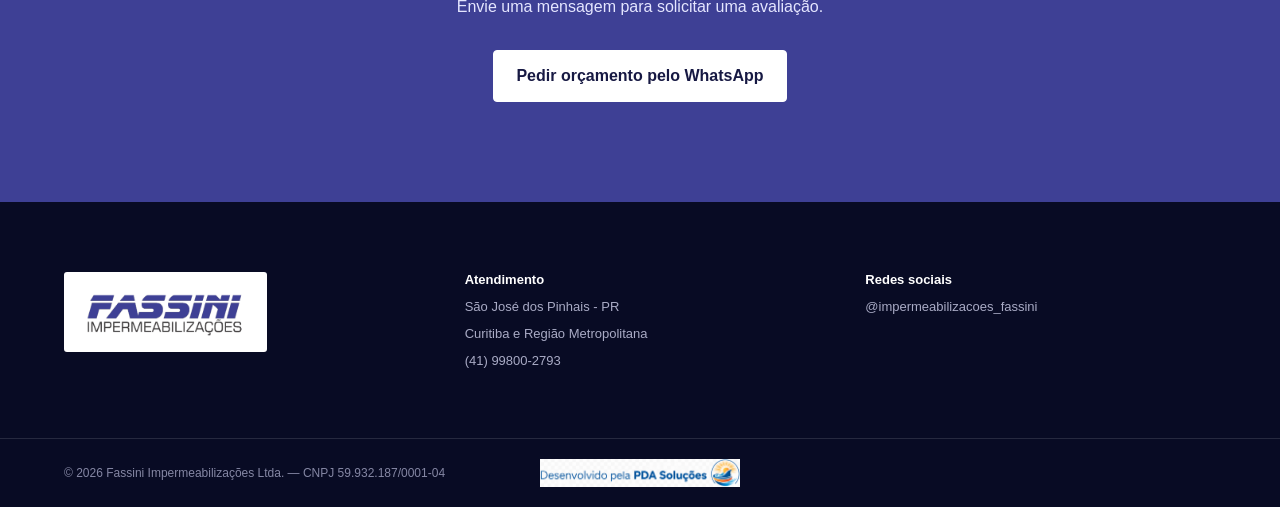
==== commit 16374212: "Atualização catalogo e icone site" ====
--- a/obras.html
+++ b/obras.html
@@ -4,8 +4,19 @@
   <meta charset="UTF-8">
   <meta name="viewport" content="width=device-width, initial-scale=1">
   <title>Obras Realizadas | Fassini Impermeabilizações</title>
-  <meta name="description" content="Confira fotos e vídeos de obras de impermeabilização realizadas pela Fassini em lajes, muros, coberturas e outras estruturas.">
-  <link rel="icon" href="assets/images/logo-fassini.png" type="image/png">
+  <meta name="description" content="Conheça obras de impermeabilização executadas pela Fassini para construtoras, incorporadoras, empresas e empreendimentos.">
+  <meta name="robots" content="index, follow">
+  <link rel="canonical" href="https://fassini-manta.github.io/site/obras.html">
+  <link rel="icon" type="image/png" sizes="512x512" href="assets/images/icone-fassini.png?v=2">
+  <link rel="shortcut icon" type="image/png" href="assets/images/icone-fassini.png?v=2">
+  <link rel="apple-touch-icon" href="assets/images/icone-fassini.png?v=2">
+  <meta property="og:type" content="website">
+  <meta property="og:locale" content="pt_BR">
+  <meta property="og:site_name" content="Fassini Impermeabilizações">
+  <meta property="og:title" content="Obras Realizadas | Fassini Impermeabilizações">
+  <meta property="og:description" content="Fotos e vídeos de impermeabilizações executadas pela Fassini em diferentes tipos de obras.">
+  <meta property="og:url" content="https://fassini-manta.github.io/site/obras.html">
+  <meta property="og:image" content="https://fassini-manta.github.io/site/assets/images/logo-fassini.png">
   <link rel="stylesheet" href="style.css">
 </head>
 <body class="works-page">
